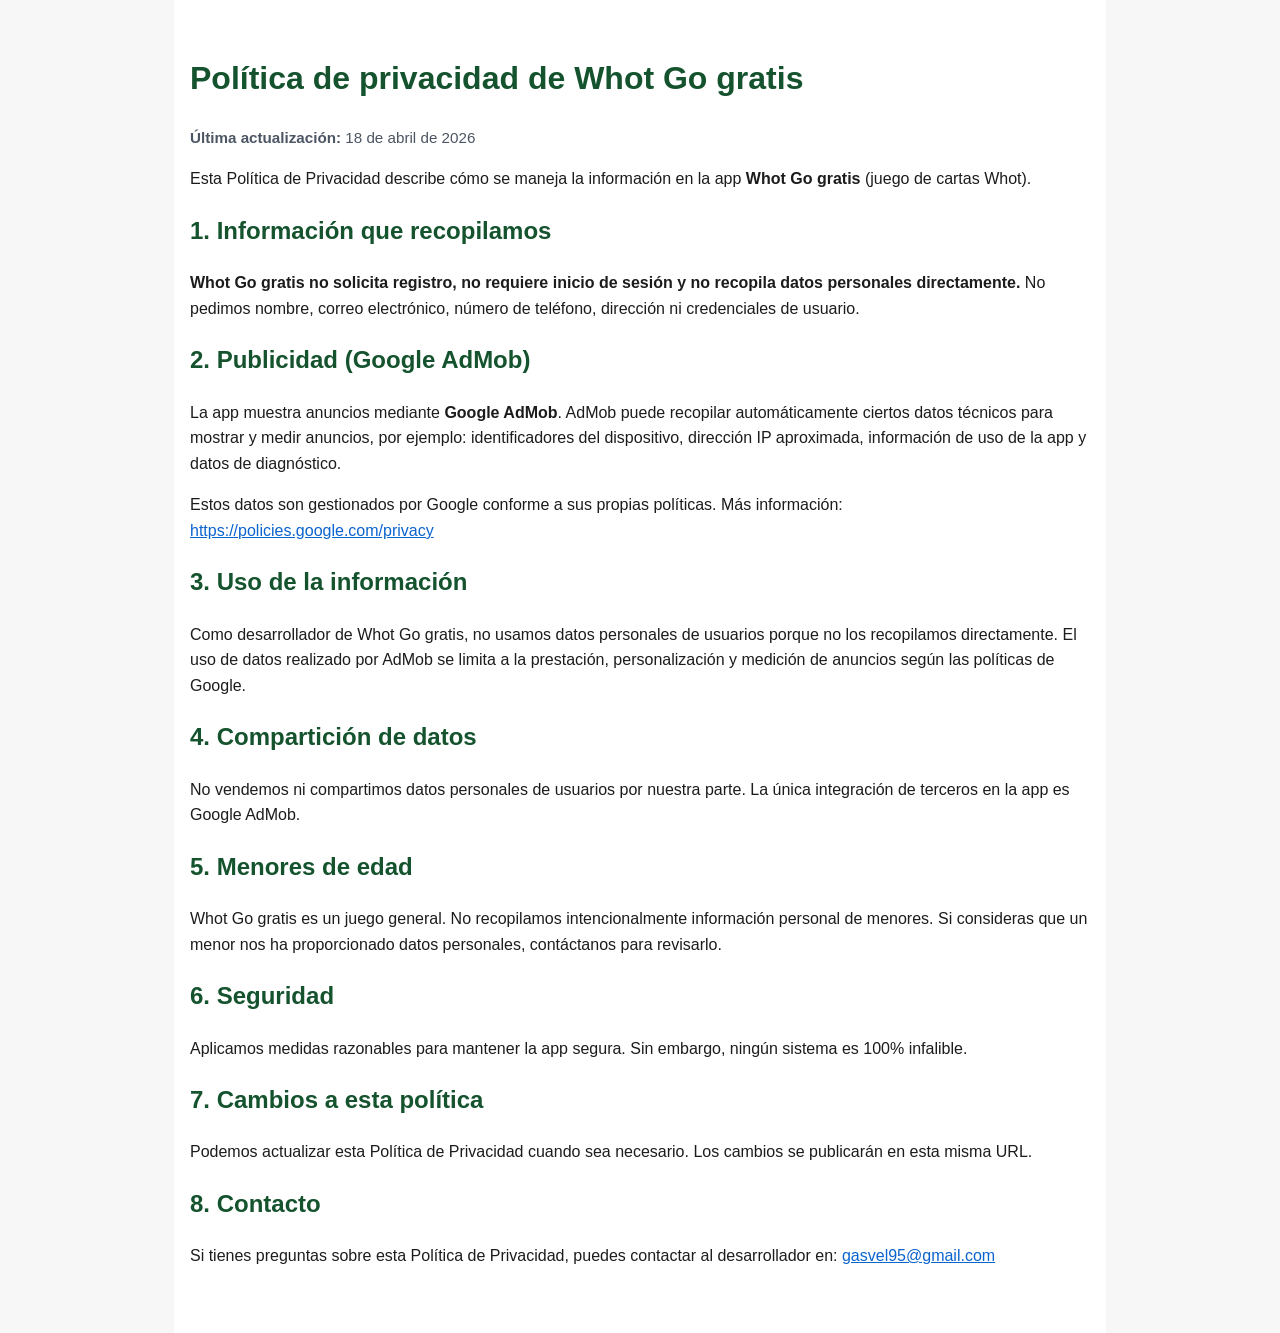
==== privacy-policy/index.html @ e4e5a019 "Add privacy policy route for Google Play compliance Agent-Logs-Url: https://github.com/gasvel95/whot" ====
<!DOCTYPE html>
<html lang="es">
<head>
  <meta charset="UTF-8" />
  <meta name="viewport" content="width=device-width, initial-scale=1.0" />
  <title>Política de privacidad - Whot Go gratis</title>
  <meta name="description" content="Política de privacidad de Whot Go gratis para publicación en Google Play." />
  <style>
    :root {
      color-scheme: light dark;
    }
    body {
      font-family: Arial, Helvetica, sans-serif;
      line-height: 1.6;
      margin: 0;
      padding: 0;
      background: #f7f7f7;
      color: #1c1c1c;
    }
    main {
      max-width: 900px;
      margin: 0 auto;
      padding: 2rem 1rem 3rem;
      background: #ffffff;
    }
    h1, h2 {
      color: #14532d;
    }
    a {
      color: #0b63ce;
    }
    .updated {
      font-size: 0.95rem;
      color: #4b5563;
    }
    @media (prefers-color-scheme: dark) {
      body {
        background: #0f172a;
        color: #f8fafc;
      }
      main {
        background: #111827;
      }
      h1, h2 {
        color: #86efac;
      }
      .updated {
        color: #cbd5e1;
      }
      a {
        color: #93c5fd;
      }
    }
  </style>
</head>
<body>
  <main>
    <h1>Política de privacidad de Whot Go gratis</h1>
    <p class="updated"><strong>Última actualización:</strong> 18 de abril de 2026</p>

    <p>
      Esta Política de Privacidad describe cómo se maneja la información en la app
      <strong>Whot Go gratis</strong> (juego de cartas Whot).
    </p>

    <h2>1. Información que recopilamos</h2>
    <p>
      <strong>Whot Go gratis no solicita registro, no requiere inicio de sesión y no recopila datos personales directamente.</strong>
      No pedimos nombre, correo electrónico, número de teléfono, dirección ni credenciales de usuario.
    </p>

    <h2>2. Publicidad (Google AdMob)</h2>
    <p>
      La app muestra anuncios mediante <strong>Google AdMob</strong>. AdMob puede recopilar automáticamente ciertos datos técnicos
      para mostrar y medir anuncios, por ejemplo: identificadores del dispositivo, dirección IP aproximada, información de uso de la app
      y datos de diagnóstico.
    </p>
    <p>
      Estos datos son gestionados por Google conforme a sus propias políticas. Más información:
      <a href="https://policies.google.com/privacy" target="_blank" rel="noopener noreferrer">https://policies.google.com/privacy</a>
    </p>

    <h2>3. Uso de la información</h2>
    <p>
      Como desarrollador de Whot Go gratis, no usamos datos personales de usuarios porque no los recopilamos directamente.
      El uso de datos realizado por AdMob se limita a la prestación, personalización y medición de anuncios según las políticas de Google.
    </p>

    <h2>4. Compartición de datos</h2>
    <p>
      No vendemos ni compartimos datos personales de usuarios por nuestra parte. La única integración de terceros en la app es Google AdMob.
    </p>

    <h2>5. Menores de edad</h2>
    <p>
      Whot Go gratis es un juego general. No recopilamos intencionalmente información personal de menores.
      Si consideras que un menor nos ha proporcionado datos personales, contáctanos para revisarlo.
    </p>

    <h2>6. Seguridad</h2>
    <p>
      Aplicamos medidas razonables para mantener la app segura. Sin embargo, ningún sistema es 100% infalible.
    </p>

    <h2>7. Cambios a esta política</h2>
    <p>
      Podemos actualizar esta Política de Privacidad cuando sea necesario. Los cambios se publicarán en esta misma URL.
    </p>

    <h2>8. Contacto</h2>
    <p>
      Si tienes preguntas sobre esta Política de Privacidad, puedes contactar al desarrollador en:
      <a href="mailto:gasvel95@gmail.com">gasvel95@gmail.com</a>
    </p>
  </main>
</body>
</html>
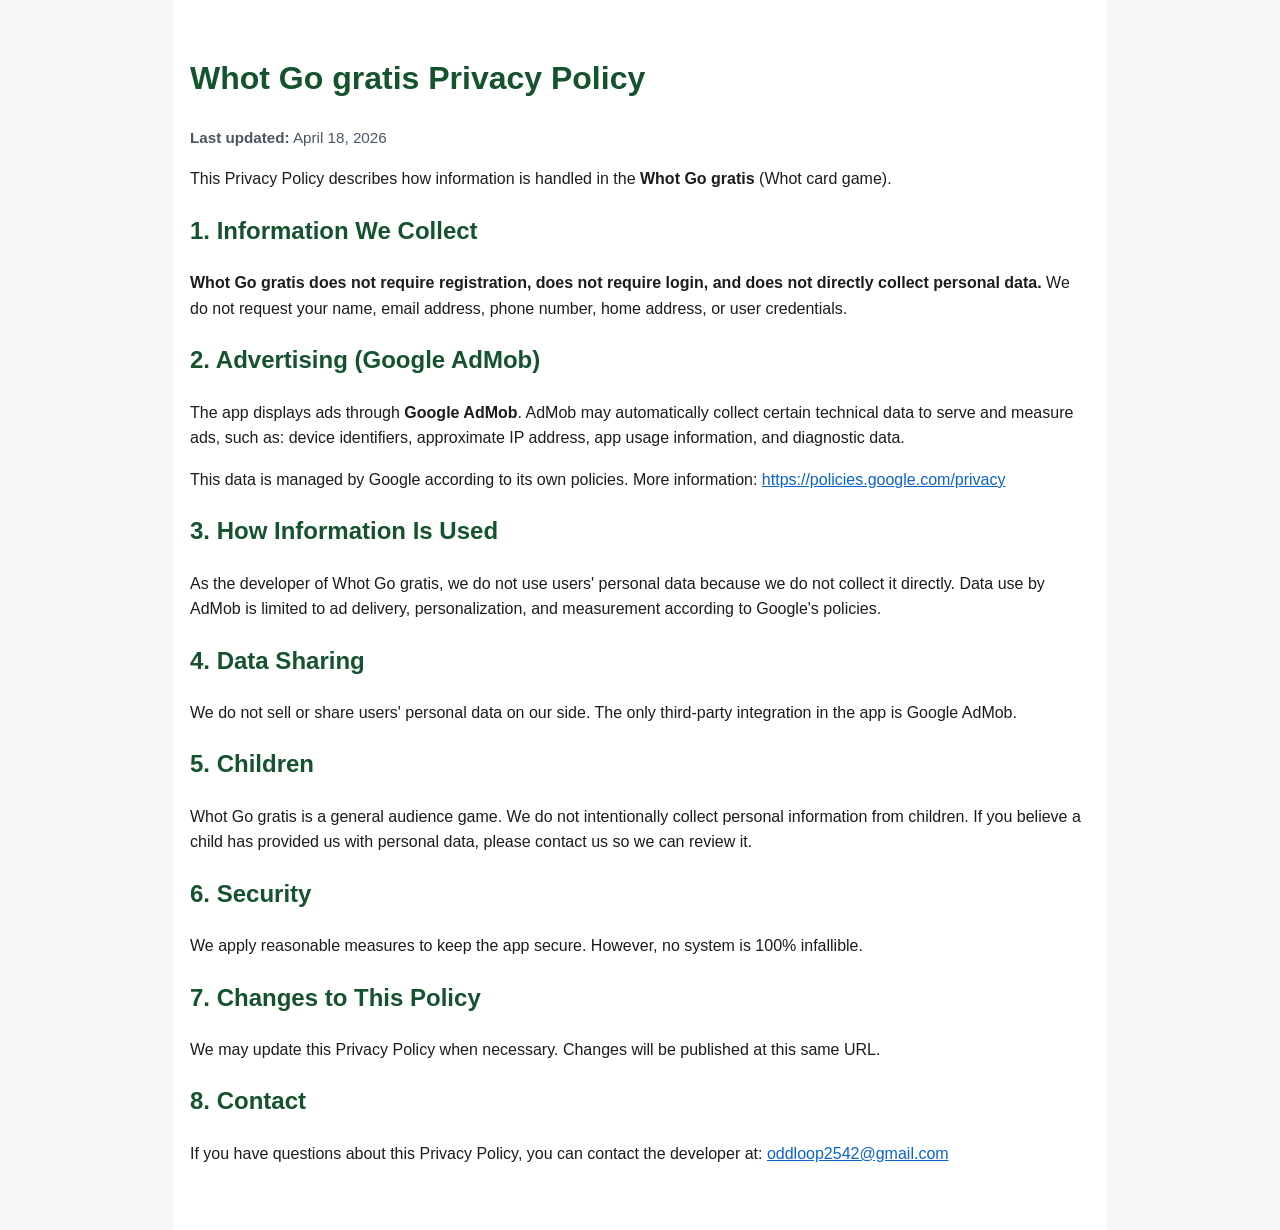
==== commit 887ddebb: "Translate privacy policy to English and update contact email Agent-Logs-Url: https://github.com/gasv" ====
--- a/privacy-policy/index.html
+++ b/privacy-policy/index.html
@@ -1,10 +1,10 @@
 <!DOCTYPE html>
-<html lang="es">
+<html lang="en">
 <head>
   <meta charset="UTF-8" />
   <meta name="viewport" content="width=device-width, initial-scale=1.0" />
-  <title>Política de privacidad - Whot Go gratis</title>
-  <meta name="description" content="Política de privacidad de Whot Go gratis para publicación en Google Play." />
+  <title>Privacy Policy - Whot Go gratis</title>
+  <meta name="description" content="Privacy Policy for Whot Go gratis for Google Play publication." />
   <style>
     :root {
       color-scheme: light dark;
@@ -55,62 +55,62 @@
 </head>
 <body>
   <main>
-    <h1>Política de privacidad de Whot Go gratis</h1>
-    <p class="updated"><strong>Última actualización:</strong> 18 de abril de 2026</p>
+    <h1>Whot Go gratis Privacy Policy</h1>
+    <p class="updated"><strong>Last updated:</strong> April 18, 2026</p>
 
     <p>
-      Esta Política de Privacidad describe cómo se maneja la información en la app
-      <strong>Whot Go gratis</strong> (juego de cartas Whot).
+      This Privacy Policy describes how information is handled in the
+      <strong>Whot Go gratis</strong> (Whot card game).
     </p>
 
-    <h2>1. Información que recopilamos</h2>
+    <h2>1. Information We Collect</h2>
     <p>
-      <strong>Whot Go gratis no solicita registro, no requiere inicio de sesión y no recopila datos personales directamente.</strong>
-      No pedimos nombre, correo electrónico, número de teléfono, dirección ni credenciales de usuario.
+      <strong>Whot Go gratis does not require registration, does not require login, and does not directly collect personal data.</strong>
+      We do not request your name, email address, phone number, home address, or user credentials.
     </p>
 
-    <h2>2. Publicidad (Google AdMob)</h2>
+    <h2>2. Advertising (Google AdMob)</h2>
     <p>
-      La app muestra anuncios mediante <strong>Google AdMob</strong>. AdMob puede recopilar automáticamente ciertos datos técnicos
-      para mostrar y medir anuncios, por ejemplo: identificadores del dispositivo, dirección IP aproximada, información de uso de la app
-      y datos de diagnóstico.
+      The app displays ads through <strong>Google AdMob</strong>. AdMob may automatically collect certain technical data
+      to serve and measure ads, such as: device identifiers, approximate IP address, app usage information,
+      and diagnostic data.
     </p>
     <p>
-      Estos datos son gestionados por Google conforme a sus propias políticas. Más información:
+      This data is managed by Google according to its own policies. More information:
       <a href="https://policies.google.com/privacy" target="_blank" rel="noopener noreferrer">https://policies.google.com/privacy</a>
     </p>
 
-    <h2>3. Uso de la información</h2>
+    <h2>3. How Information Is Used</h2>
     <p>
-      Como desarrollador de Whot Go gratis, no usamos datos personales de usuarios porque no los recopilamos directamente.
-      El uso de datos realizado por AdMob se limita a la prestación, personalización y medición de anuncios según las políticas de Google.
+      As the developer of Whot Go gratis, we do not use users' personal data because we do not collect it directly.
+      Data use by AdMob is limited to ad delivery, personalization, and measurement according to Google's policies.
     </p>
 
-    <h2>4. Compartición de datos</h2>
+    <h2>4. Data Sharing</h2>
     <p>
-      No vendemos ni compartimos datos personales de usuarios por nuestra parte. La única integración de terceros en la app es Google AdMob.
+      We do not sell or share users' personal data on our side. The only third-party integration in the app is Google AdMob.
     </p>
 
-    <h2>5. Menores de edad</h2>
+    <h2>5. Children</h2>
     <p>
-      Whot Go gratis es un juego general. No recopilamos intencionalmente información personal de menores.
-      Si consideras que un menor nos ha proporcionado datos personales, contáctanos para revisarlo.
+      Whot Go gratis is a general audience game. We do not intentionally collect personal information from children.
+      If you believe a child has provided us with personal data, please contact us so we can review it.
     </p>
 
-    <h2>6. Seguridad</h2>
+    <h2>6. Security</h2>
     <p>
-      Aplicamos medidas razonables para mantener la app segura. Sin embargo, ningún sistema es 100% infalible.
+      We apply reasonable measures to keep the app secure. However, no system is 100% infallible.
     </p>
 
-    <h2>7. Cambios a esta política</h2>
+    <h2>7. Changes to This Policy</h2>
     <p>
-      Podemos actualizar esta Política de Privacidad cuando sea necesario. Los cambios se publicarán en esta misma URL.
+      We may update this Privacy Policy when necessary. Changes will be published at this same URL.
     </p>
 
-    <h2>8. Contacto</h2>
+    <h2>8. Contact</h2>
     <p>
-      Si tienes preguntas sobre esta Política de Privacidad, puedes contactar al desarrollador en:
-      <a href="mailto:gasvel95@gmail.com">gasvel95@gmail.com</a>
+      If you have questions about this Privacy Policy, you can contact the developer at:
+      <a href="mailto:oddloop2542@gmail.com">oddloop2542@gmail.com</a>
     </p>
   </main>
 </body>
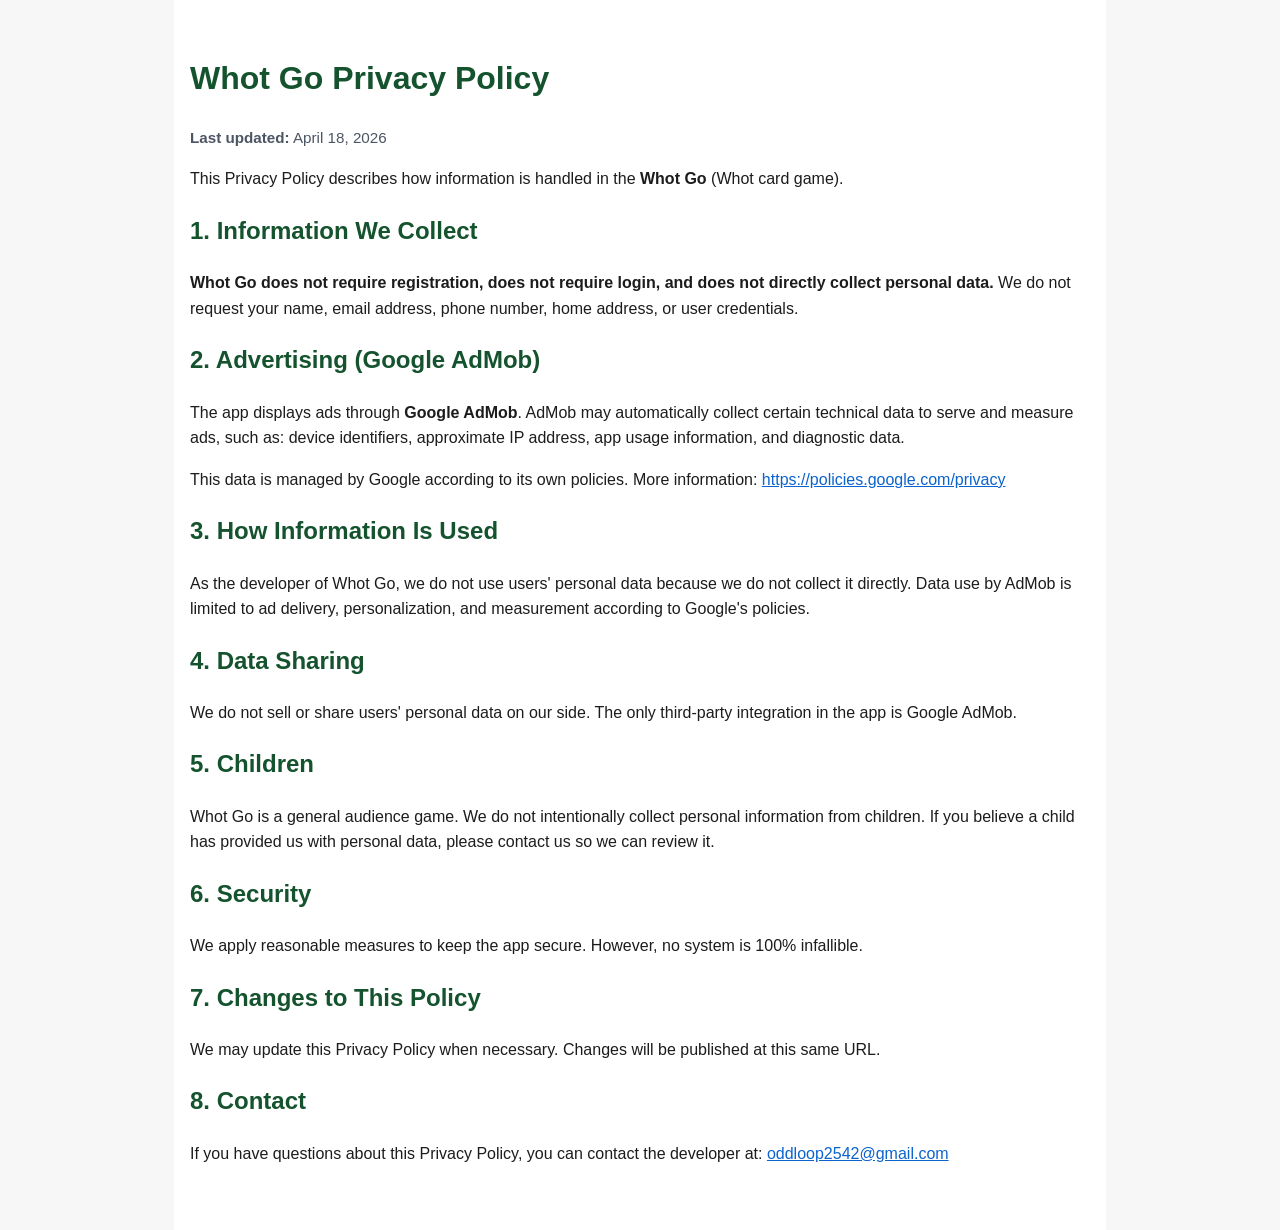
==== commit 5bd4fdea: "Update Privacy Policy title and references" ====
--- a/privacy-policy/index.html
+++ b/privacy-policy/index.html
@@ -3,8 +3,8 @@
 <head>
   <meta charset="UTF-8" />
   <meta name="viewport" content="width=device-width, initial-scale=1.0" />
-  <title>Privacy Policy - Whot Go gratis</title>
-  <meta name="description" content="Privacy Policy for Whot Go gratis for Google Play publication." />
+  <title>Privacy Policy - Whot Go</title>
+  <meta name="description" content="Privacy Policy for Whot Go for Google Play publication." />
   <style>
     :root {
       color-scheme: light dark;
@@ -55,17 +55,17 @@
 </head>
 <body>
   <main>
-    <h1>Whot Go gratis Privacy Policy</h1>
+    <h1>Whot Go Privacy Policy</h1>
     <p class="updated"><strong>Last updated:</strong> April 18, 2026</p>
 
     <p>
       This Privacy Policy describes how information is handled in the
-      <strong>Whot Go gratis</strong> (Whot card game).
+      <strong>Whot Go</strong> (Whot card game).
     </p>
 
     <h2>1. Information We Collect</h2>
     <p>
-      <strong>Whot Go gratis does not require registration, does not require login, and does not directly collect personal data.</strong>
+      <strong>Whot Go does not require registration, does not require login, and does not directly collect personal data.</strong>
       We do not request your name, email address, phone number, home address, or user credentials.
     </p>
 
@@ -82,7 +82,7 @@
 
     <h2>3. How Information Is Used</h2>
     <p>
-      As the developer of Whot Go gratis, we do not use users' personal data because we do not collect it directly.
+      As the developer of Whot Go, we do not use users' personal data because we do not collect it directly.
       Data use by AdMob is limited to ad delivery, personalization, and measurement according to Google's policies.
     </p>
 
@@ -93,7 +93,7 @@
 
     <h2>5. Children</h2>
     <p>
-      Whot Go gratis is a general audience game. We do not intentionally collect personal information from children.
+      Whot Go is a general audience game. We do not intentionally collect personal information from children.
       If you believe a child has provided us with personal data, please contact us so we can review it.
     </p>
 
